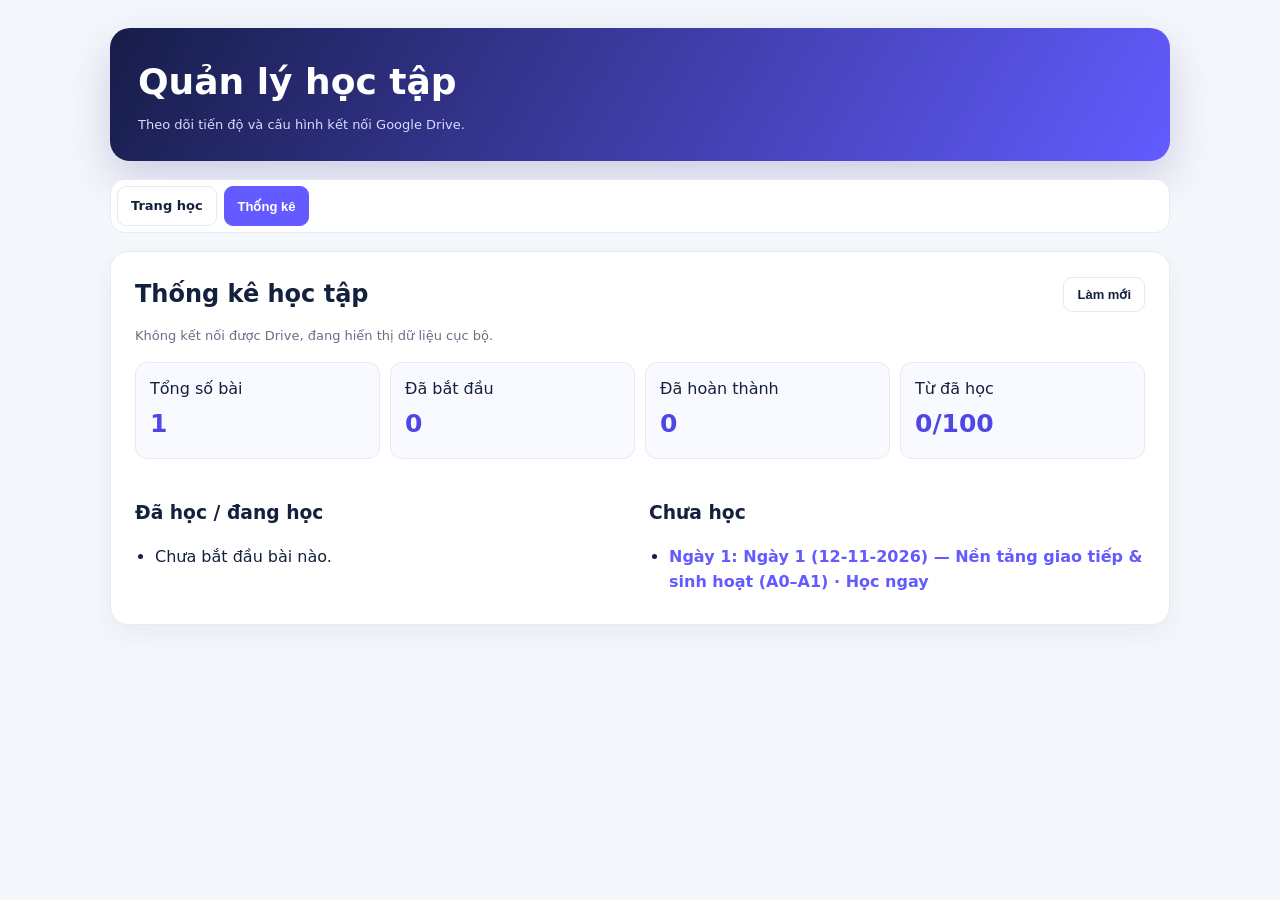
==== dashboard.html @ bc021f92 "Add dashboard functionality and Google Drive integration - Create config.js to store default Google " ====
<!DOCTYPE html>
<html lang="vi">
<head>
  <meta charset="UTF-8" />
  <meta name="viewport" content="width=device-width, initial-scale=1.0" />
  <title>Quản lý học tập</title>
  <link rel="stylesheet" href="public/styles/dashboard.css" />
</head>
<body>
  <div class="wrap">
    <header>
      <h1>Quản lý học tập</h1>
      <p class="sub">Theo dõi tiến độ và cấu hình kết nối Google Drive.</p>
    </header>

    <nav class="nav" aria-label="Điều hướng">
      <a href="index.html">Trang học</a>
      <button class="active" type="button" onclick="showPanel('stats', this)">Thống kê</button>
      <button id="driveNav" type="button" onclick="showPanel('drive', this)">Kết nối Drive</button>
    </nav>

    <section id="stats" class="panel active">
      <div class="card">
        <div class="toolbar">
          <h2 style="margin:0 auto 0 0;">Thống kê học tập</h2>
          <button class="btn" type="button" onclick="loadData()">Làm mới</button>
        </div>
        <p id="statsStatus" class="sub">Đang tải dữ liệu...</p>
        <div class="stats-grid">
          <div class="stat">Tổng số bài<strong id="totalLessons">0</strong></div>
          <div class="stat">Đã bắt đầu<strong id="startedLessons">0</strong></div>
          <div class="stat">Đã hoàn thành<strong id="completedLessons">0</strong></div>
          <div class="stat">Từ đã học<strong id="learnedWords">0/0</strong></div>
        </div>
        <div class="columns">
          <div>
            <h3>Đã học / đang học</h3>
            <ul id="learnedList"></ul>
          </div>
          <div>
            <h3>Chưa học</h3>
            <ul id="unlearnedList"></ul>
          </div>
        </div>
      </div>
    </section>

    <section id="drive" class="panel">
      <div class="card">
        <h2>Kết nối Google Drive</h2>
        <p class="sub">URL này được dùng chung với trang học để tải bài, đồng bộ tiến độ và lưu bản ghi âm.</p>
        <div class="toolbar">
          <input id="gasUrl" type="url" placeholder="https://script.google.com/macros/s/.../exec" />
          <button class="btn btn-primary" type="button" onclick="saveGasUrl()">Lưu kết nối</button>
        </div>
        <p id="driveStatus" class="sub"></p>
      </div>
    </section>
  </div>

  <script src="public/scripts/config.js"></script>
  <script src="public/scripts/utils.js"></script>
  <script src="public/scripts/dashboard.js"></script>
</body>
</html>
---- public/styles/dashboard.css ----
:root { --bg:#f4f7fb; --card:#fff; --text:#14213d; --muted:#667085; --primary:#635bff; --ok:#138a58; --border:#e6eaf2; }
    * { box-sizing:border-box; }
    body { margin:0; min-height:100vh; background:var(--bg); color:var(--text); font-family:Inter,ui-sans-serif,system-ui,-apple-system,"Segoe UI",sans-serif; line-height:1.55; }
    .wrap { max-width:1100px; margin:0 auto; padding:28px 20px 60px; }
    header { padding:26px 28px; color:#fff; background:linear-gradient(120deg,#171d49,#635bff); border-radius:20px; box-shadow:0 18px 45px rgba(49,47,135,.2); }
    h1 { margin:0 0 5px; font-size:clamp(24px,4vw,36px); }
    .sub { color:var(--muted); font-size:13px; }
    header .sub { color:#d7dcff; margin:0; }
    .nav { display:flex; gap:7px; flex-wrap:wrap; margin:18px 0; padding:6px; background:#fff; border:1px solid var(--border); border-radius:14px; }
    .nav a, .nav button, .btn { padding:9px 13px; border:1px solid var(--border); border-radius:9px; background:#fff; color:var(--text); cursor:pointer; font-size:13px; font-weight:700; text-decoration:none; }
    .nav button.active, .btn-primary { color:#fff; background:var(--primary); border-color:var(--primary); }
    .panel { display:none; }
    .panel.active { display:block; }
    .card { padding:24px; margin-bottom:16px; background:var(--card); border:1px solid var(--border); border-radius:18px; box-shadow:0 10px 28px rgba(43,61,110,.06); }
    .stats-grid { display:grid; grid-template-columns:repeat(auto-fit,minmax(150px,1fr)); gap:10px; margin:16px 0 20px; }
    .stat { padding:14px; background:#f8faff; border:1px solid var(--border); border-radius:12px; }
    .stat strong { display:block; margin-top:3px; color:#4f46e5; font-size:25px; }
    .columns { display:grid; grid-template-columns:repeat(auto-fit,minmax(260px,1fr)); gap:18px; }
    ul { margin:8px 0 0; padding-left:20px; }
    li { margin:5px 0; }
    input[type=url] { width:min(100%,620px); padding:10px 12px; border:1px solid var(--border); border-radius:9px; font-size:14px; }
    .toolbar { display:flex; gap:9px; flex-wrap:wrap; align-items:center; }
    .ok { color:var(--ok); font-weight:600; }
    .lesson-link { color:var(--primary); font-weight:600; text-decoration:none; }
    .lesson-link:hover { text-decoration:underline; }
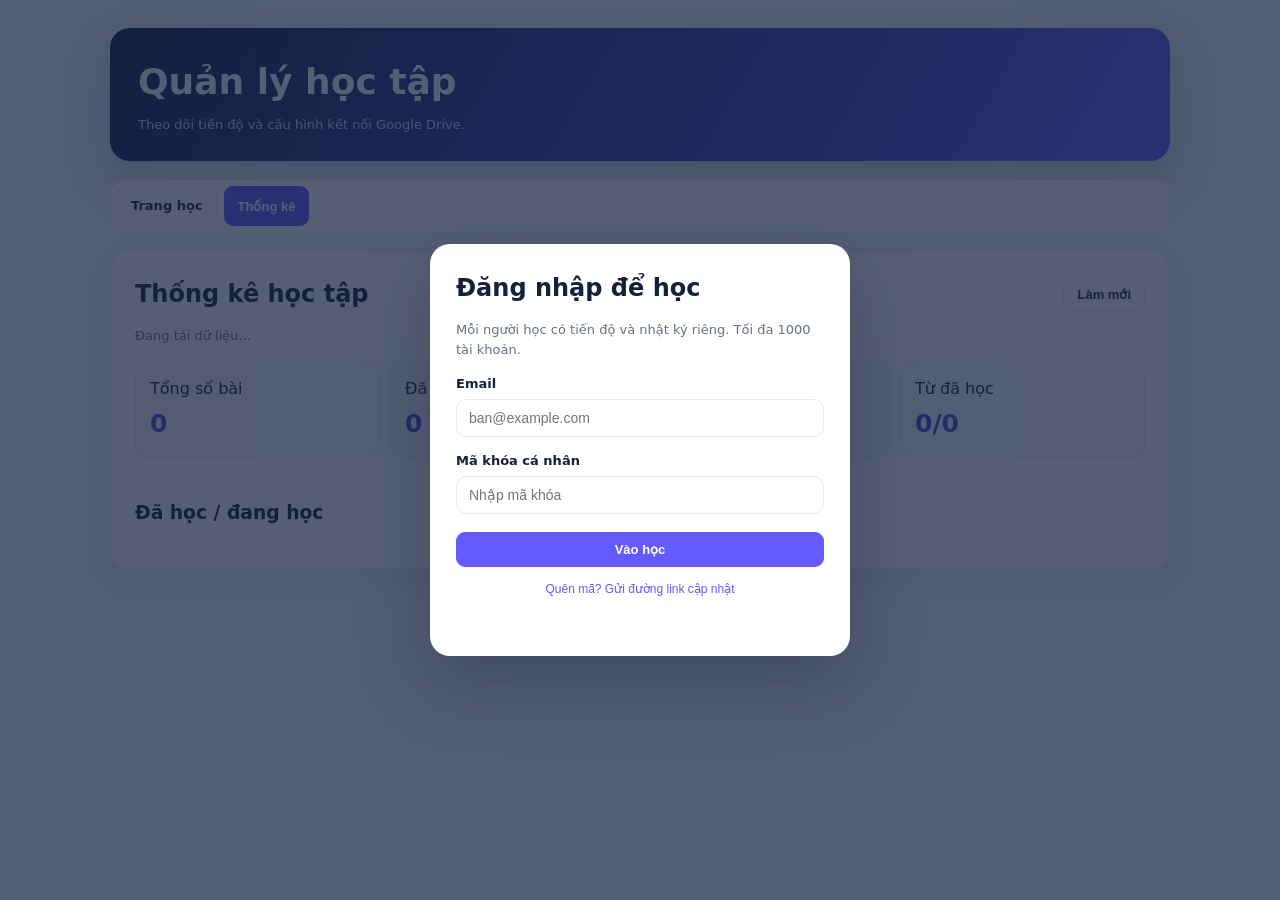
==== commit 84c59b1f: "Implement user authentication system with email and password, including login, reset code, and sessi" ====
--- a/dashboard.html
+++ b/dashboard.html
@@ -60,6 +60,7 @@
 
   <script src="public/scripts/config.js"></script>
   <script src="public/scripts/utils.js"></script>
+  <script src="public/scripts/auth.js"></script>
   <script src="public/scripts/dashboard.js"></script>
 </body>
 </html>
--- a/public/styles/dashboard.css
+++ b/public/styles/dashboard.css
@@ -23,3 +23,12 @@
     .ok { color:var(--ok); font-weight:600; }
     .lesson-link { color:var(--primary); font-weight:600; text-decoration:none; }
     .lesson-link:hover { text-decoration:underline; }
+    #authOverlay { position:fixed; inset:0; z-index:20; display:grid; place-items:center; padding:20px; background:rgba(20,33,61,.72); }
+    .auth-card { width:min(420px,100%); padding:26px; border-radius:20px; background:#fff; box-shadow:0 24px 70px rgba(20,33,61,.3); }
+    .auth-card h2 { margin:0 0 6px; }
+    .auth-card label { display:block; margin-top:14px; font-size:13px; font-weight:700; }
+    .auth-card input { width:100%; margin-top:5px; padding:10px 12px; border:1px solid var(--border); border-radius:10px; font-size:14px; }
+    .auth-card .btn { width:100%; margin-top:18px; }
+    .auth-link { display:block; margin:14px auto 0; border:0; background:transparent; color:var(--primary); cursor:pointer; font-size:12px; }
+    .auth-message { min-height:20px; margin-top:13px; font-size:13px; }
+    .err { color:#c2415d; font-weight:600; }
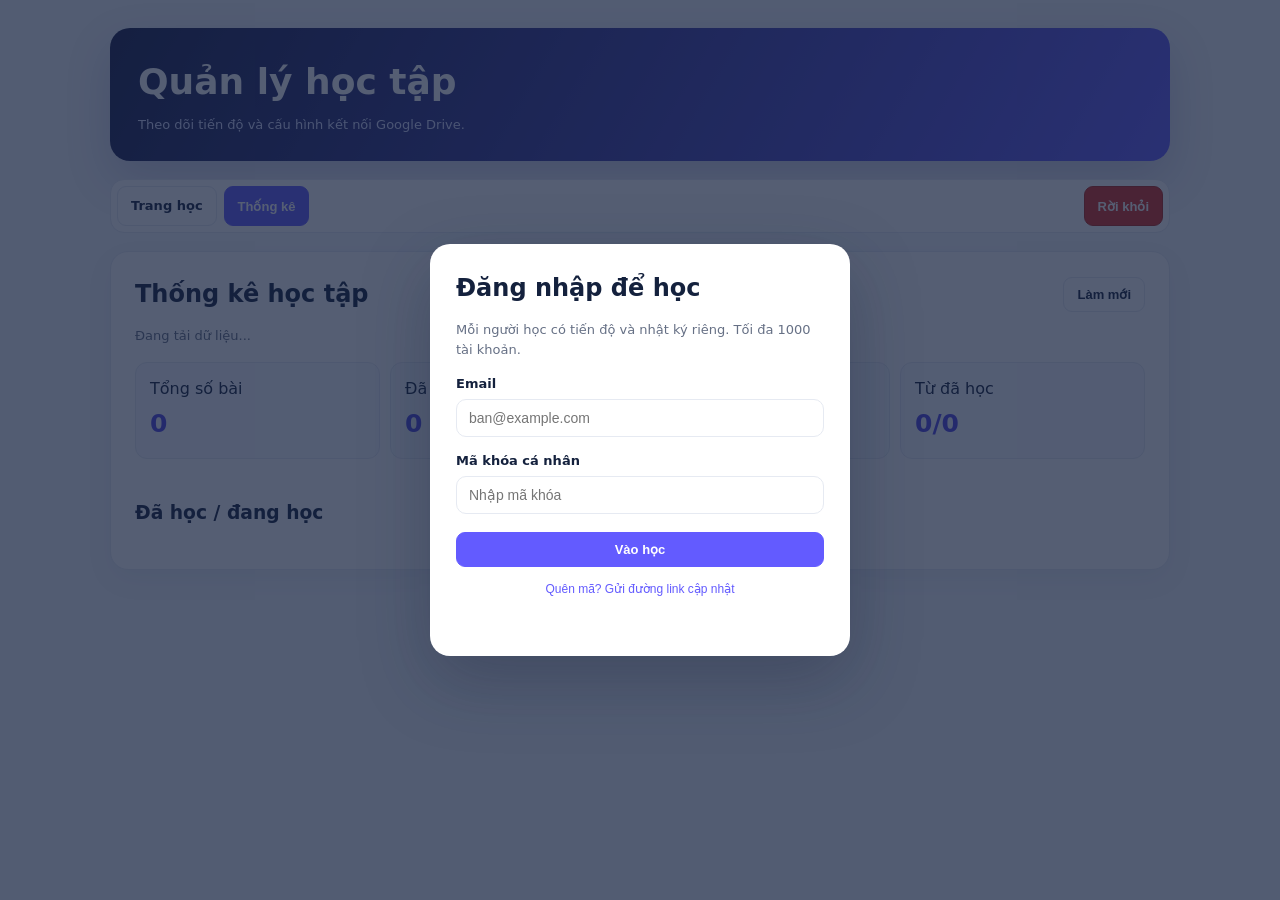
==== commit 83ca85a2: "Update app description to v007, enhance error handling in authentication, and add logout functionali" ====
--- a/dashboard.html
+++ b/dashboard.html
@@ -17,6 +17,7 @@
       <a href="index.html">Trang học</a>
       <button class="active" type="button" onclick="showPanel('stats', this)">Thống kê</button>
       <button id="driveNav" type="button" onclick="showPanel('drive', this)">Kết nối Drive</button>
+      <button class="logout-btn" type="button" onclick="logout()">Rời khỏi</button>
     </nav>
 
     <section id="stats" class="panel active">
--- a/public/styles/dashboard.css
+++ b/public/styles/dashboard.css
@@ -32,3 +32,5 @@
     .auth-link { display:block; margin:14px auto 0; border:0; background:transparent; color:var(--primary); cursor:pointer; font-size:12px; }
     .auth-message { min-height:20px; margin-top:13px; font-size:13px; }
     .err { color:#c2415d; font-weight:600; }
+    .nav .logout-btn { margin-left:auto; color:#fff; background:#d92d20; border-color:#b42318; }
+    .nav .logout-btn:hover { background:#b42318; }
